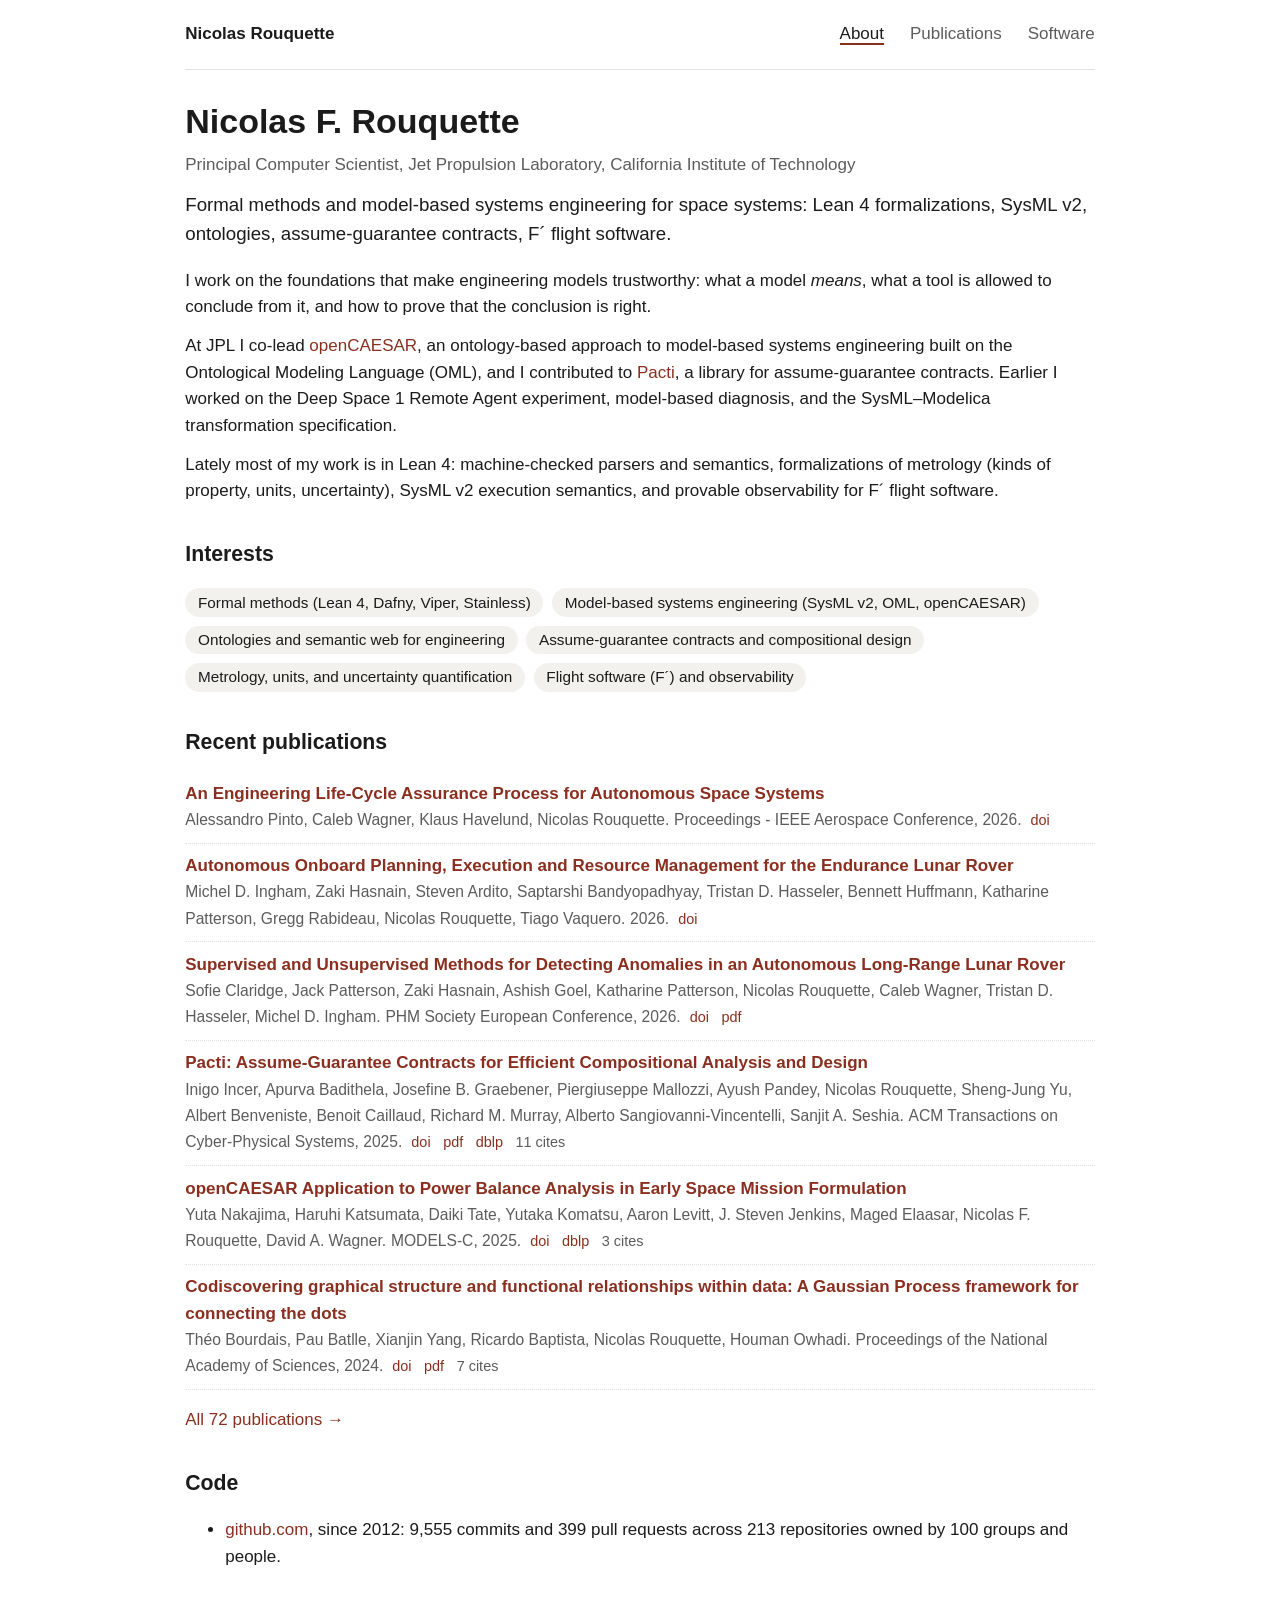
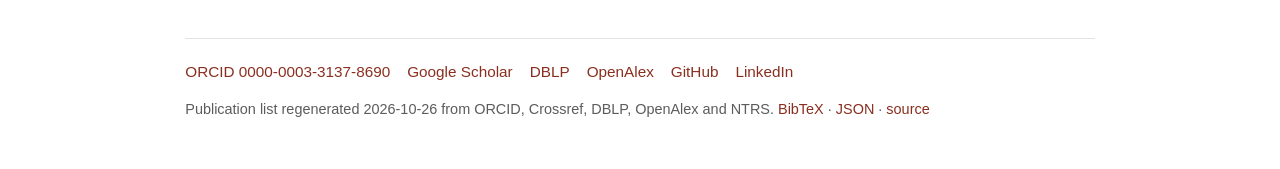
==== index.html @ 1070399c "Publish site (source a550cb9)" ====
<!DOCTYPE html>
<html lang="en">
<head>
<meta charset="utf-8">
<meta name="viewport" content="width=device-width, initial-scale=1">
<title>Nicolas Rouquette</title>
<meta name="description" content="Formal methods and model-based systems engineering for space systems: Lean 4 formalizations, SysML v2, ontologies, assume-guarantee contracts, F´ flight software.">
<link rel="stylesheet" href="./static/style.css">
<link rel="alternate" type="application/x-bibtex" href="./publications.bib" title="BibTeX">
<link rel="me" href="https://orcid.org/0000-0003-3137-8690">
<link rel="me" href="https://github.com/NicolasRouquette">
<script type="application/ld+json">{
 "@context": "https://schema.org",
 "@type": "Person",
 "name": "Nicolas F. Rouquette",
 "jobTitle": "Principal Computer Scientist",
 "url": "https://nicolasrouquette.github.io",
 "affiliation": {
  "@type": "Organization",
  "name": "Jet Propulsion Laboratory, California Institute of Technology"
 },
 "sameAs": [
  "https://orcid.org/0000-0003-3137-8690",
  "https://scholar.google.com/citations?user=-KUbp7IAAAAJ",
  "https://dblp.org/pid/56/3476.html",
  "https://openalex.org/A5113483498",
  "https://github.com/NicolasRouquette",
  "https://www.linkedin.com/in/nicolas-rouquette-1a56aa/"
 ],
 "knowsAbout": [
  "Formal methods (Lean 4, Dafny, Viper, Stainless)",
  "Model-based systems engineering (SysML v2, OML, openCAESAR)",
  "Ontologies and semantic web for engineering",
  "Assume-guarantee contracts and compositional design",
  "Metrology, units, and uncertainty quantification",
  "Flight software (F\u00b4) and observability"
 ]
}</script>
</head>
<body>
<header>
  <a class="brand" href="./">Nicolas Rouquette</a>
  <nav>
    <a href="./" class="active">About</a>
    <a href="./publications/" >Publications</a>
    <a href="./software/" >Software</a>
    
  </nav>
</header>
<main>

<section class="hero">
  <h1>Nicolas F. Rouquette</h1>
  <p class="role">Principal Computer Scientist, Jet Propulsion Laboratory, California Institute of Technology</p>
  <p class="tagline">Formal methods and model-based systems engineering for space systems: Lean 4 formalizations, SysML v2, ontologies, assume-guarantee contracts, F´ flight software.</p>
</section>
<section class="prose">
<p>I work on the foundations that make engineering models trustworthy: what a model <em>means</em>, what a tool is allowed to conclude from it, and how to prove that the conclusion is right.</p>
<p>At JPL I co-lead <a href="https://www.opencaesar.io">openCAESAR</a>, an ontology-based approach to model-based systems engineering built on the Ontological Modeling Language (OML), and I contributed to <a href="https://www.pacti.org">Pacti</a>, a library for assume-guarantee contracts. Earlier I worked on the Deep Space 1 Remote Agent experiment, model-based diagnosis, and the SysML–Modelica transformation specification.</p>
<p>Lately most of my work is in Lean 4: machine-checked parsers and semantics, formalizations of metrology (kinds of property, units, uncertainty), SysML v2 execution semantics, and provable observability for F´ flight software.</p>
</section>
<section>
  <h2>Interests</h2>
  <ul class="tags"><li>Formal methods (Lean 4, Dafny, Viper, Stainless)</li><li>Model-based systems engineering (SysML v2, OML, openCAESAR)</li><li>Ontologies and semantic web for engineering</li><li>Assume-guarantee contracts and compositional design</li><li>Metrology, units, and uncertainty quantification</li><li>Flight software (F´) and observability</li></ul>
</section>
<section>
  <h2>Recent publications</h2>
  <ol class="pubs">
  <li class="pub" id="2026-an-engineering-life-cycle-assurance-process-for-autonomous-space-systems">
  <span class="title"><a href="https://doi.org/10.1109/aero66936.2026.11520157">An Engineering Life-Cycle Assurance Process for Autonomous Space Systems</a></span>
  <span class="authors">Alessandro Pinto, Caleb Wagner, Klaus Havelund, Nicolas Rouquette.</span>
  <span class="venue">Proceedings - IEEE Aerospace Conference, 2026.</span>
  <span class="links">
    <a href="https://doi.org/10.1109/aero66936.2026.11520157">doi</a>
    
    
    
  </span>
</li><li class="pub" id="2026-autonomous-onboard-planning-execution-and-resource-management-for-the-endurance-">
  <span class="title"><a href="https://doi.org/10.2514/6.2026-3019">Autonomous Onboard Planning, Execution and Resource Management for the Endurance Lunar Rover</a></span>
  <span class="authors">Michel D. Ingham, Zaki Hasnain, Steven Ardito, Saptarshi Bandyopadhyay, Tristan D. Hasseler, Bennett Huffmann, Katharine Patterson, Gregg Rabideau, Nicolas Rouquette, Tiago Vaquero.</span>
  <span class="venue">2026.</span>
  <span class="links">
    <a href="https://doi.org/10.2514/6.2026-3019">doi</a>
    
    
    
  </span>
</li><li class="pub" id="2026-supervised-and-unsupervised-methods-for-detecting-anomalies-in-an-autonomous-lon">
  <span class="title"><a href="https://doi.org/10.36001/phme.2026.v9i1.4967">Supervised and Unsupervised Methods for Detecting Anomalies in an Autonomous Long-Range Lunar Rover</a></span>
  <span class="authors">Sofie Claridge, Jack Patterson, Zaki Hasnain, Ashish Goel, Katharine Patterson, Nicolas Rouquette, Caleb Wagner, Tristan D. Hasseler, Michel D. Ingham.</span>
  <span class="venue">PHM Society European Conference, 2026.</span>
  <span class="links">
    <a href="https://doi.org/10.36001/phme.2026.v9i1.4967">doi</a>
    <a href="https://papers.phmsociety.org/index.php/phme/article/download/4967/2894">pdf</a>
    
    
  </span>
</li><li class="pub" id="2025-pacti-assume-guarantee-contracts-for-efficient-compositional-analysis-and-design">
  <span class="title"><a href="https://doi.org/10.1145/3704736">Pacti: Assume-Guarantee Contracts for Efficient Compositional Analysis and Design</a></span>
  <span class="authors">Inigo Incer, Apurva Badithela, Josefine B. Graebener, Piergiuseppe Mallozzi, Ayush Pandey, Nicolas Rouquette, Sheng-Jung Yu, Albert Benveniste, Benoit Caillaud, Richard M. Murray, Alberto Sangiovanni-Vincentelli, Sanjit A. Seshia.</span>
  <span class="venue">ACM Transactions on Cyber-Physical Systems, 2025.</span>
  <span class="links">
    <a href="https://doi.org/10.1145/3704736">doi</a>
    <a href="https://arxiv.org/pdf/2303.17751">pdf</a>
    <a href="https://dblp.org/rec/journals/tcps/IncerBGMPRYBCMSS25.html">dblp</a>
    <span class="cites" title="citations (OpenAlex)">11 cites</span>
  </span>
</li><li class="pub" id="2025-opencaesar-application-to-power-balance-analysis-in-early-space-mission-formulat">
  <span class="title"><a href="https://doi.org/10.1109/models-c68889.2025.00111">openCAESAR Application to Power Balance Analysis in Early Space Mission Formulation</a></span>
  <span class="authors">Yuta Nakajima, Haruhi Katsumata, Daiki Tate, Yutaka Komatsu, Aaron Levitt, J. Steven Jenkins, Maged Elaasar, Nicolas F. Rouquette, David A. Wagner.</span>
  <span class="venue">MODELS-C, 2025.</span>
  <span class="links">
    <a href="https://doi.org/10.1109/models-c68889.2025.00111">doi</a>
    
    <a href="https://dblp.org/rec/conf/models/NakajimaKTKLJERW25.html">dblp</a>
    <span class="cites" title="citations (OpenAlex)">3 cites</span>
  </span>
</li><li class="pub" id="2024-codiscovering-graphical-structure-and-functional-relationships-within-data-a-gau">
  <span class="title"><a href="https://doi.org/10.1073/pnas.2403449121">Codiscovering graphical structure and functional relationships within data: A Gaussian Process framework for connecting the dots</a></span>
  <span class="authors">Théo Bourdais, Pau Batlle, Xianjin Yang, Ricardo Baptista, Nicolas Rouquette, Houman Owhadi.</span>
  <span class="venue">Proceedings of the National Academy of Sciences, 2024.</span>
  <span class="links">
    <a href="https://doi.org/10.1073/pnas.2403449121">doi</a>
    <a href="https://doi.org/10.1073/pnas.2403449121">pdf</a>
    
    <span class="cites" title="citations (OpenAlex)">7 cites</span>
  </span>
</li>
  </ol>
  <p><a href="./publications/">All 72 publications →</a></p>
</section>

<section>
  <h2>Code</h2>
  <ul>
    <li><a href="./software/#github-com">github.com</a>, since 2012: 9,555 commits and 399 pull requests across
     213 repositories owned by 100 groups and people.</li>
  </ul>
</section>


</main>
<footer>
  <ul class="ids">
    <li><a href="https://orcid.org/0000-0003-3137-8690">ORCID 0000-0003-3137-8690</a></li>
    <li><a href="https://scholar.google.com/citations?user=-KUbp7IAAAAJ">Google Scholar</a></li>
    <li><a href="https://dblp.org/pid/56/3476.html">DBLP</a></li>
    <li><a href="https://openalex.org/A5113483498">OpenAlex</a></li>
    <li><a href="https://github.com/NicolasRouquette">GitHub</a></li>
    <li><a href="https://www.linkedin.com/in/nicolas-rouquette-1a56aa/">LinkedIn</a></li>
  </ul>
  <p class="fine">Publication list regenerated 2026-10-26 from ORCID, Crossref, DBLP, OpenAlex and NTRS.
     <a href="./publications.bib">BibTeX</a> · <a href="./publications.json">JSON</a> ·
     <a href="">source</a></p>
</footer>
</body>
</html>
---- static/style.css ----
:root { --fg:#1b1b1b; --muted:#5c5c5c; --accent:#8a2f1f; --line:#e3e3e3; --bg:#fff; --chip:#f3f1ee; }
@media (prefers-color-scheme: dark) { :root { --fg:#e6e6e6; --muted:#a8a8a8; --accent:#f0876f; --line:#333; --bg:#121212; --chip:#1f1f1f; } }
* { box-sizing: border-box; }
html { font: 17px/1.55 -apple-system, "Segoe UI", Roboto, Helvetica, Arial, sans-serif; color: var(--fg); background: var(--bg); }
body { margin: 0; max-width: 56rem; padding: 0 1.25rem; margin-inline: auto; }
a { color: var(--accent); text-decoration: none; } a:hover { text-decoration: underline; }
header { display: flex; align-items: baseline; justify-content: space-between; padding: 1.25rem 0; border-bottom: 1px solid var(--line); }
.brand { font-weight: 600; color: var(--fg); }
nav a { margin-left: 1.25rem; color: var(--muted); } nav a.active { color: var(--fg); border-bottom: 2px solid var(--accent); }
main { padding: 1.5rem 0 3rem; }
h1 { font-size: 2rem; margin: 0 0 .25rem; } h2 { font-size: 1.25rem; margin: 2rem 0 .75rem; } h2.year { border-bottom: 1px solid var(--line); }
.role { color: var(--muted); margin: 0; } .tagline { font-size: 1.1rem; margin-top: .75rem; }
.prose p { margin: .75rem 0; }
.tags { list-style: none; padding: 0; display: flex; flex-wrap: wrap; gap: .5rem; }
.tags li { background: var(--chip); border-radius: 1rem; padding: .15rem .75rem; font-size: .9rem; }
ol.pubs { list-style: none; padding: 0; margin: 0; }
li.pub { padding: .55rem 0; border-bottom: 1px dotted var(--line); }
li.pub .title { display: block; font-weight: 600; }
li.pub .authors, li.pub .venue { color: var(--muted); font-size: .92rem; }
li.pub .links { font-size: .85rem; margin-left: .25rem; } li.pub .links a { margin-right: .5rem; }
.cites { color: var(--muted); }
#filter { width: 100%; padding: .5rem .75rem; font: inherit; border: 1px solid var(--line); border-radius: .4rem; background: var(--bg); color: var(--fg); margin: .5rem 0 1rem; }
ul.projects { list-style: none; padding: 0; } ul.projects li { padding: .75rem 0; border-bottom: 1px solid var(--line); }
ul.projects h3 { margin: 0; font-size: 1.1rem; } ul.projects h3 .role { font-weight: normal; font-size: .85rem; margin-left: .5rem; }
ul.projects p { margin: .25rem 0; }
footer { border-top: 1px solid var(--line); padding: 1.25rem 0 2rem; font-size: .9rem; color: var(--muted); }
footer .ids { list-style: none; padding: 0; display: flex; flex-wrap: wrap; gap: 1rem; margin: 0 0 .75rem; }
.fine { font-size: .85rem; color: var(--muted); }
code { font-size: .9em; background: var(--chip); padding: .05rem .3rem; border-radius: .25rem; }

/* GitHub activity */
.gh h3 { font-size: 1.05rem; margin: 1.5rem 0 .5rem; }
.heatmap { width: 100%; height: auto; font-size: 9px; fill: var(--muted); }
.heatmap rect { fill: var(--chip); } .heatmap rect.l1 { fill: var(--accent); fill-opacity: .3; }
.heatmap rect.l2 { fill: var(--accent); fill-opacity: .55; } .heatmap rect.l3 { fill: var(--accent); fill-opacity: .8; } .heatmap rect.l4 { fill: var(--accent); }
.bars { list-style: none; padding: 0; margin: 0; font-size: .92rem; }
.bars li { display: grid; grid-template-columns: 13rem 1fr 4rem; gap: .6rem; align-items: center; padding: .15rem 0; }
.bars.years li { grid-template-columns: 3.5rem 1fr 4rem; }
.bars .label { overflow: hidden; text-overflow: ellipsis; white-space: nowrap; } .bars .label small { color: var(--muted); }
.bars .track { display: flex; height: .8rem; background: var(--chip); border-radius: .2rem; overflow: hidden; }
.bars .fill { display: block; height: 100%; background: var(--accent); }
.bars .value { text-align: right; color: var(--muted); font-variant-numeric: tabular-nums; }
.fill.prs, .sw.prs { background: #2f6f8a; } .fill.issues, .sw.issues { background: #c9a227; } .fill.reviews, .sw.reviews { background: #5a8a4a; }
.sw { display: inline-block; width: .7rem; height: .7rem; border-radius: .15rem; vertical-align: middle; background: var(--accent); }
table.repos { width: 100%; border-collapse: collapse; font-size: .92rem; }
table.repos th, table.repos td { text-align: left; padding: .3rem .4rem; border-bottom: 1px solid var(--line); }
table.repos th { color: var(--muted); font-weight: 500; } table.repos .num { text-align: right; font-variant-numeric: tabular-nums; }
table.repos small { color: var(--muted); }
.dot { display: inline-block; width: .6rem; height: .6rem; border-radius: 50%; margin-right: .3rem; }
@media (max-width: 640px) { .bars li { grid-template-columns: 7rem 1fr 3.5rem; } table.repos th:nth-child(2), table.repos td:nth-child(2) { display: none; } }

ul.projects h3 .lang { font-size: .8rem; font-weight: 500; color: var(--muted); background: var(--chip); border-radius: 1rem; padding: .05rem .6rem; margin-left: .4rem; vertical-align: middle; }
dl.by-language { display: grid; grid-template-columns: max-content 1fr; gap: .3rem 1rem; }
dl.by-language dt { font-weight: 600; } dl.by-language dd { margin: 0; }
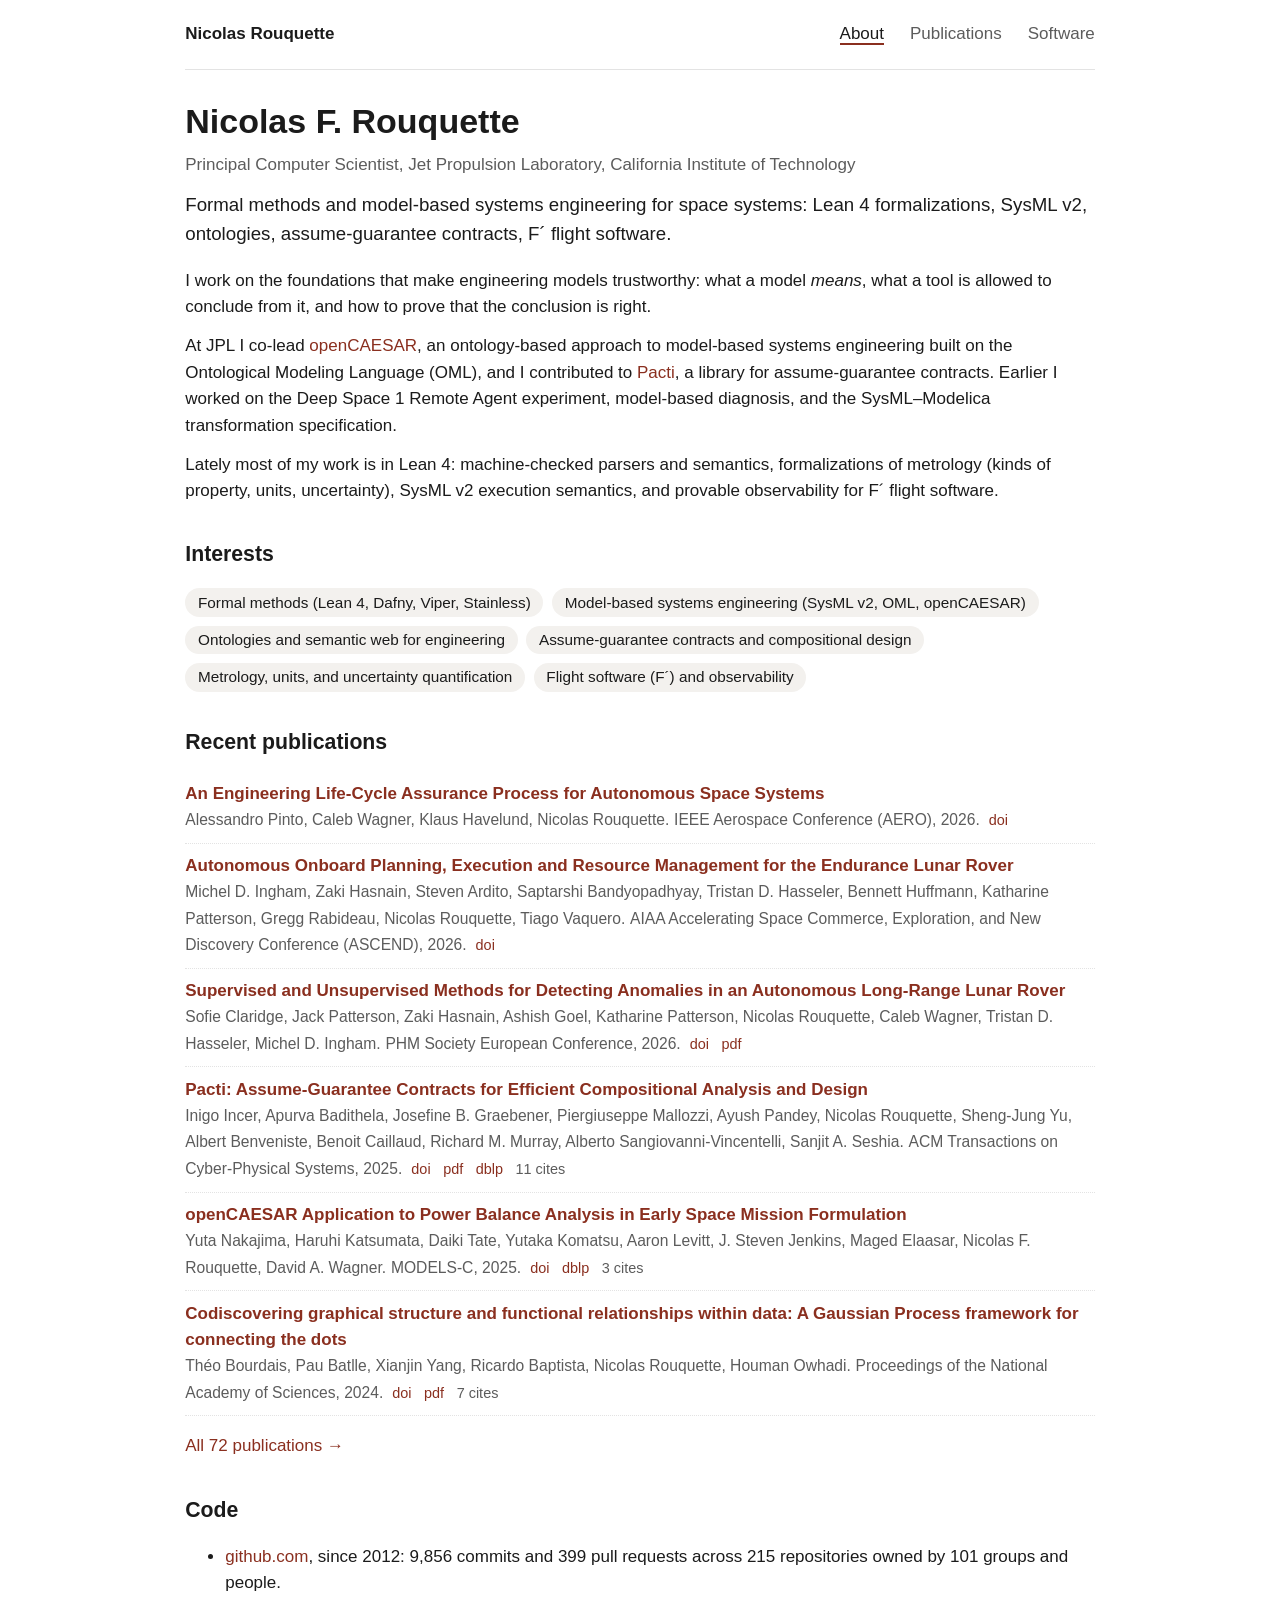
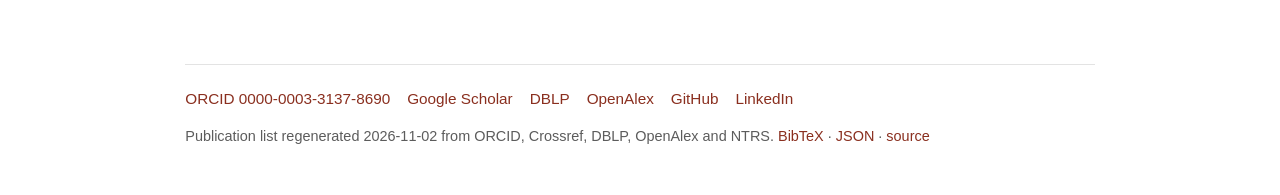
==== commit 200e3aa2: "Publish site (source cae882f)" ====
--- a/index.html
+++ b/index.html
@@ -69,7 +69,7 @@
   <li class="pub" id="2026-an-engineering-life-cycle-assurance-process-for-autonomous-space-systems">
   <span class="title"><a href="https://doi.org/10.1109/aero66936.2026.11520157">An Engineering Life-Cycle Assurance Process for Autonomous Space Systems</a></span>
   <span class="authors">Alessandro Pinto, Caleb Wagner, Klaus Havelund, Nicolas Rouquette.</span>
-  <span class="venue">Proceedings - IEEE Aerospace Conference, 2026.</span>
+  <span class="venue">IEEE Aerospace Conference (AERO), 2026.</span>
   <span class="links">
     <a href="https://doi.org/10.1109/aero66936.2026.11520157">doi</a>
     
@@ -79,7 +79,7 @@
 </li><li class="pub" id="2026-autonomous-onboard-planning-execution-and-resource-management-for-the-endurance-">
   <span class="title"><a href="https://doi.org/10.2514/6.2026-3019">Autonomous Onboard Planning, Execution and Resource Management for the Endurance Lunar Rover</a></span>
   <span class="authors">Michel D. Ingham, Zaki Hasnain, Steven Ardito, Saptarshi Bandyopadhyay, Tristan D. Hasseler, Bennett Huffmann, Katharine Patterson, Gregg Rabideau, Nicolas Rouquette, Tiago Vaquero.</span>
-  <span class="venue">2026.</span>
+  <span class="venue">AIAA Accelerating Space Commerce, Exploration, and New Discovery Conference (ASCEND), 2026.</span>
   <span class="links">
     <a href="https://doi.org/10.2514/6.2026-3019">doi</a>
     
@@ -134,8 +134,8 @@
 <section>
   <h2>Code</h2>
   <ul>
-    <li><a href="./software/#github-com">github.com</a>, since 2012: 9,555 commits and 399 pull requests across
-     213 repositories owned by 100 groups and people.</li>
+    <li><a href="./software/#github-com">github.com</a>, since 2012: 9,856 commits and 399 pull requests across
+     215 repositories owned by 101 groups and people.</li>
   </ul>
 </section>
 
@@ -150,7 +150,7 @@
     <li><a href="https://github.com/NicolasRouquette">GitHub</a></li>
     <li><a href="https://www.linkedin.com/in/nicolas-rouquette-1a56aa/">LinkedIn</a></li>
   </ul>
-  <p class="fine">Publication list regenerated 2026-10-26 from ORCID, Crossref, DBLP, OpenAlex and NTRS.
+  <p class="fine">Publication list regenerated 2026-11-02 from ORCID, Crossref, DBLP, OpenAlex and NTRS.
      <a href="./publications.bib">BibTeX</a> · <a href="./publications.json">JSON</a> ·
      <a href="">source</a></p>
 </footer>
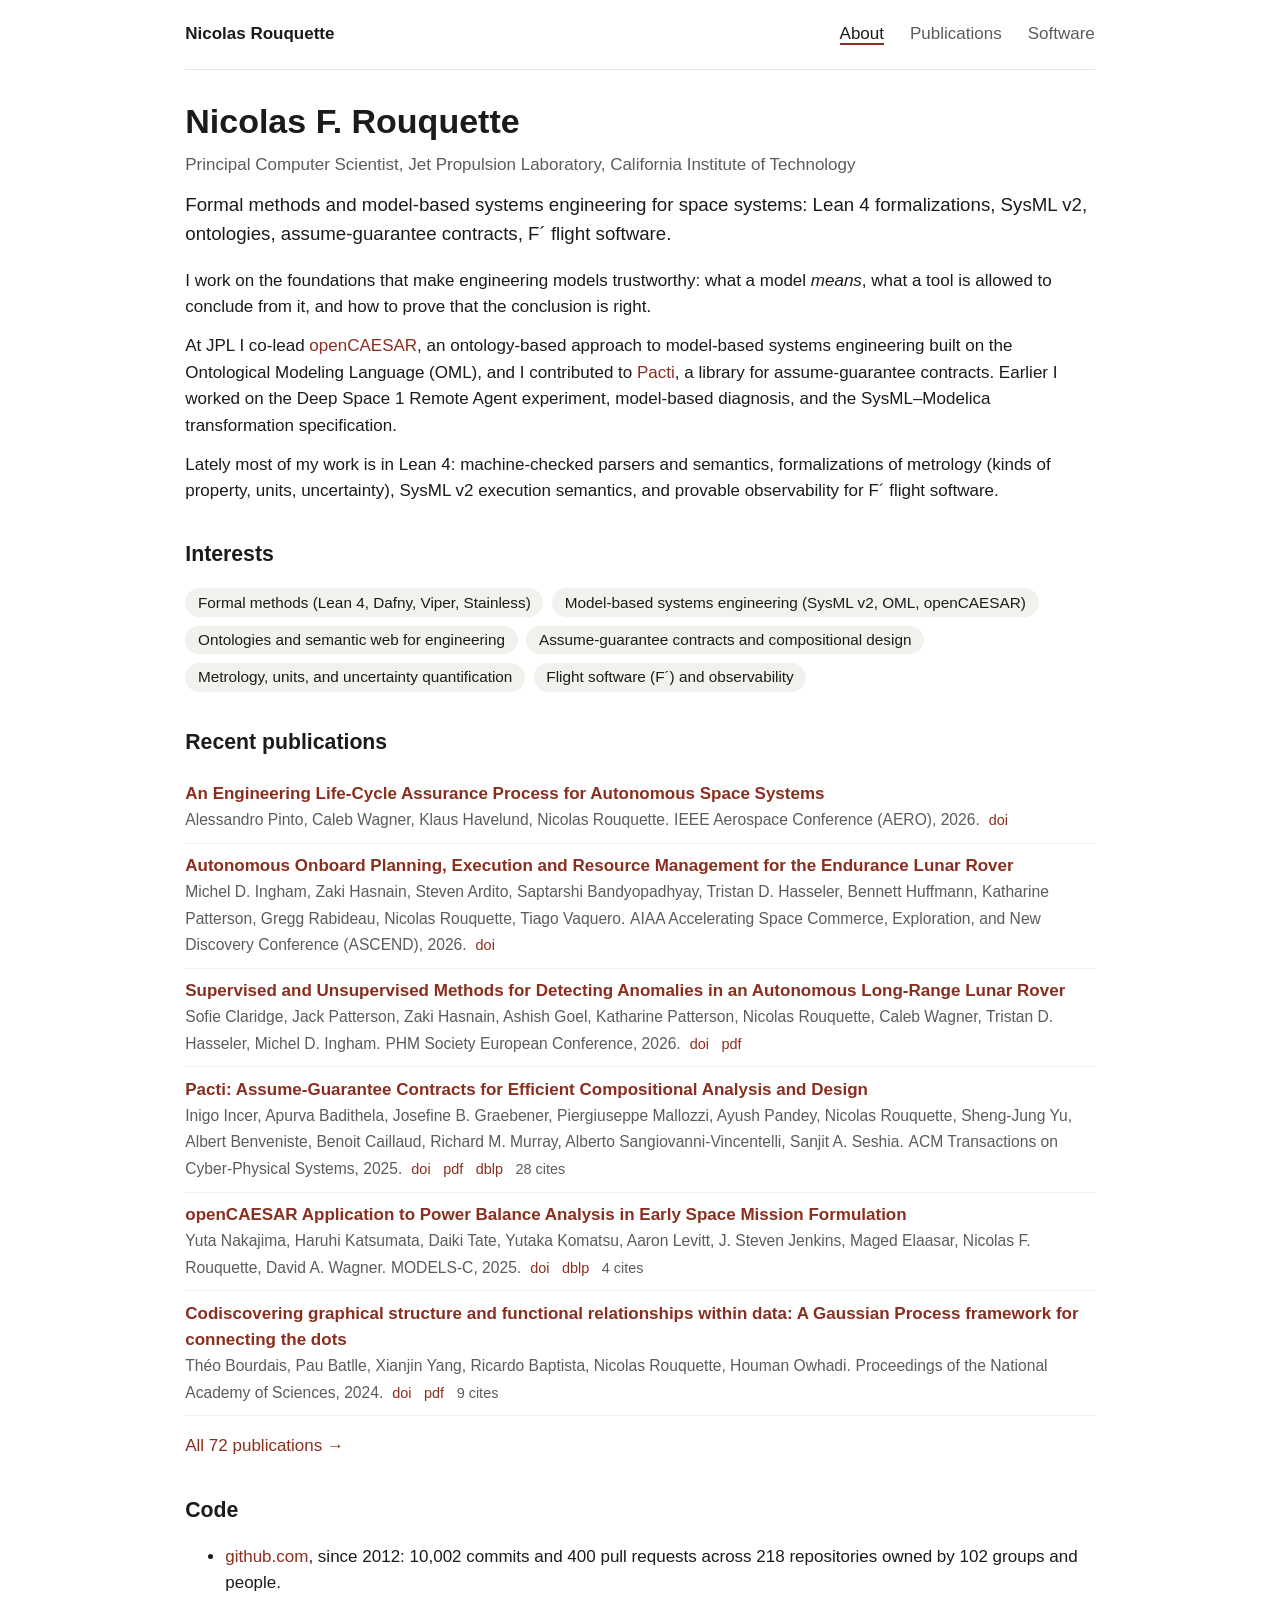
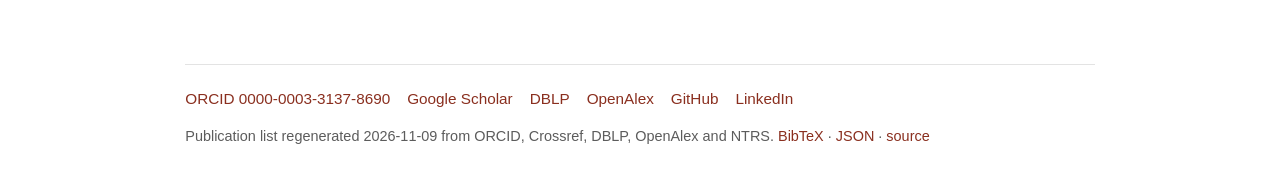
==== commit ed367f50: "Publish site (source 2336c29)" ====
--- a/index.html
+++ b/index.html
@@ -104,7 +104,7 @@
     <a href="https://doi.org/10.1145/3704736">doi</a>
     <a href="https://arxiv.org/pdf/2303.17751">pdf</a>
     <a href="https://dblp.org/rec/journals/tcps/IncerBGMPRYBCMSS25.html">dblp</a>
-    <span class="cites" title="citations (OpenAlex)">11 cites</span>
+    <span class="cites" title="citations (OpenAlex)">28 cites</span>
   </span>
 </li><li class="pub" id="2025-opencaesar-application-to-power-balance-analysis-in-early-space-mission-formulat">
   <span class="title"><a href="https://doi.org/10.1109/models-c68889.2025.00111">openCAESAR Application to Power Balance Analysis in Early Space Mission Formulation</a></span>
@@ -114,7 +114,7 @@
     <a href="https://doi.org/10.1109/models-c68889.2025.00111">doi</a>
     
     <a href="https://dblp.org/rec/conf/models/NakajimaKTKLJERW25.html">dblp</a>
-    <span class="cites" title="citations (OpenAlex)">3 cites</span>
+    <span class="cites" title="citations (OpenAlex)">4 cites</span>
   </span>
 </li><li class="pub" id="2024-codiscovering-graphical-structure-and-functional-relationships-within-data-a-gau">
   <span class="title"><a href="https://doi.org/10.1073/pnas.2403449121">Codiscovering graphical structure and functional relationships within data: A Gaussian Process framework for connecting the dots</a></span>
@@ -124,7 +124,7 @@
     <a href="https://doi.org/10.1073/pnas.2403449121">doi</a>
     <a href="https://doi.org/10.1073/pnas.2403449121">pdf</a>
     
-    <span class="cites" title="citations (OpenAlex)">7 cites</span>
+    <span class="cites" title="citations (OpenAlex)">9 cites</span>
   </span>
 </li>
   </ol>
@@ -134,8 +134,8 @@
 <section>
   <h2>Code</h2>
   <ul>
-    <li><a href="./software/#github-com">github.com</a>, since 2012: 9,856 commits and 399 pull requests across
-     215 repositories owned by 101 groups and people.</li>
+    <li><a href="./software/#github-com">github.com</a>, since 2012: 10,002 commits and 400 pull requests across
+     218 repositories owned by 102 groups and people.</li>
   </ul>
 </section>
 
@@ -150,7 +150,7 @@
     <li><a href="https://github.com/NicolasRouquette">GitHub</a></li>
     <li><a href="https://www.linkedin.com/in/nicolas-rouquette-1a56aa/">LinkedIn</a></li>
   </ul>
-  <p class="fine">Publication list regenerated 2026-11-02 from ORCID, Crossref, DBLP, OpenAlex and NTRS.
+  <p class="fine">Publication list regenerated 2026-11-09 from ORCID, Crossref, DBLP, OpenAlex and NTRS.
      <a href="./publications.bib">BibTeX</a> · <a href="./publications.json">JSON</a> ·
      <a href="">source</a></p>
 </footer>
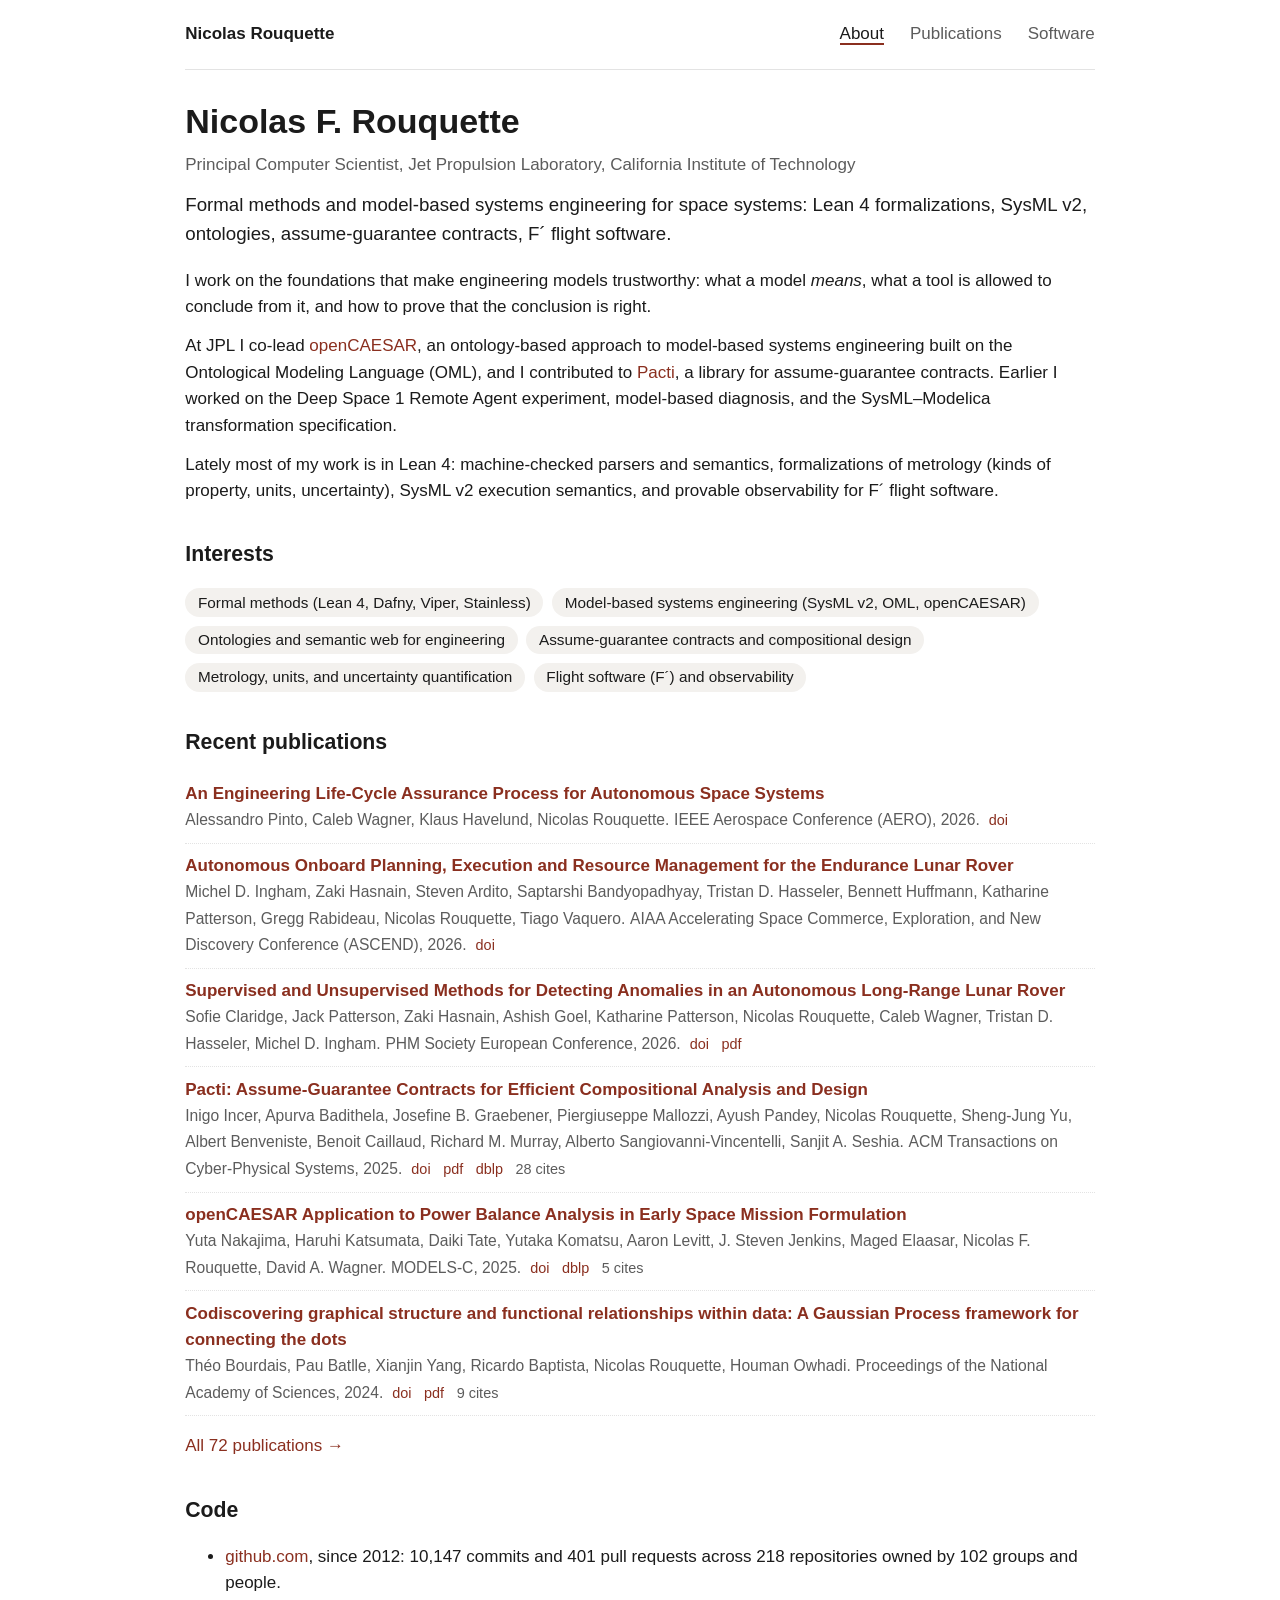
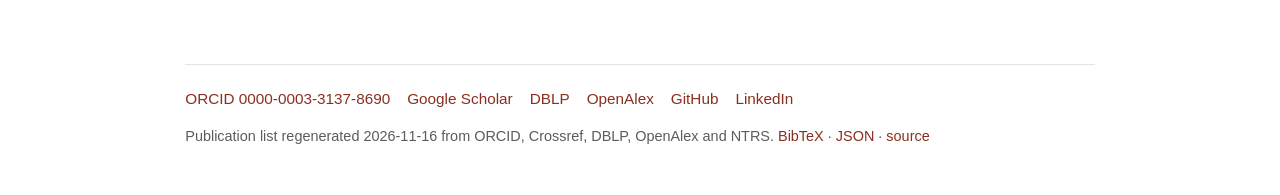
==== commit 00b5e062: "Publish site (source c569284)" ====
--- a/index.html
+++ b/index.html
@@ -114,7 +114,7 @@
     <a href="https://doi.org/10.1109/models-c68889.2025.00111">doi</a>
     
     <a href="https://dblp.org/rec/conf/models/NakajimaKTKLJERW25.html">dblp</a>
-    <span class="cites" title="citations (OpenAlex)">4 cites</span>
+    <span class="cites" title="citations (OpenAlex)">5 cites</span>
   </span>
 </li><li class="pub" id="2024-codiscovering-graphical-structure-and-functional-relationships-within-data-a-gau">
   <span class="title"><a href="https://doi.org/10.1073/pnas.2403449121">Codiscovering graphical structure and functional relationships within data: A Gaussian Process framework for connecting the dots</a></span>
@@ -134,7 +134,7 @@
 <section>
   <h2>Code</h2>
   <ul>
-    <li><a href="./software/#github-com">github.com</a>, since 2012: 10,002 commits and 400 pull requests across
+    <li><a href="./software/#github-com">github.com</a>, since 2012: 10,147 commits and 401 pull requests across
      218 repositories owned by 102 groups and people.</li>
   </ul>
 </section>
@@ -150,7 +150,7 @@
     <li><a href="https://github.com/NicolasRouquette">GitHub</a></li>
     <li><a href="https://www.linkedin.com/in/nicolas-rouquette-1a56aa/">LinkedIn</a></li>
   </ul>
-  <p class="fine">Publication list regenerated 2026-11-09 from ORCID, Crossref, DBLP, OpenAlex and NTRS.
+  <p class="fine">Publication list regenerated 2026-11-16 from ORCID, Crossref, DBLP, OpenAlex and NTRS.
      <a href="./publications.bib">BibTeX</a> · <a href="./publications.json">JSON</a> ·
      <a href="">source</a></p>
 </footer>
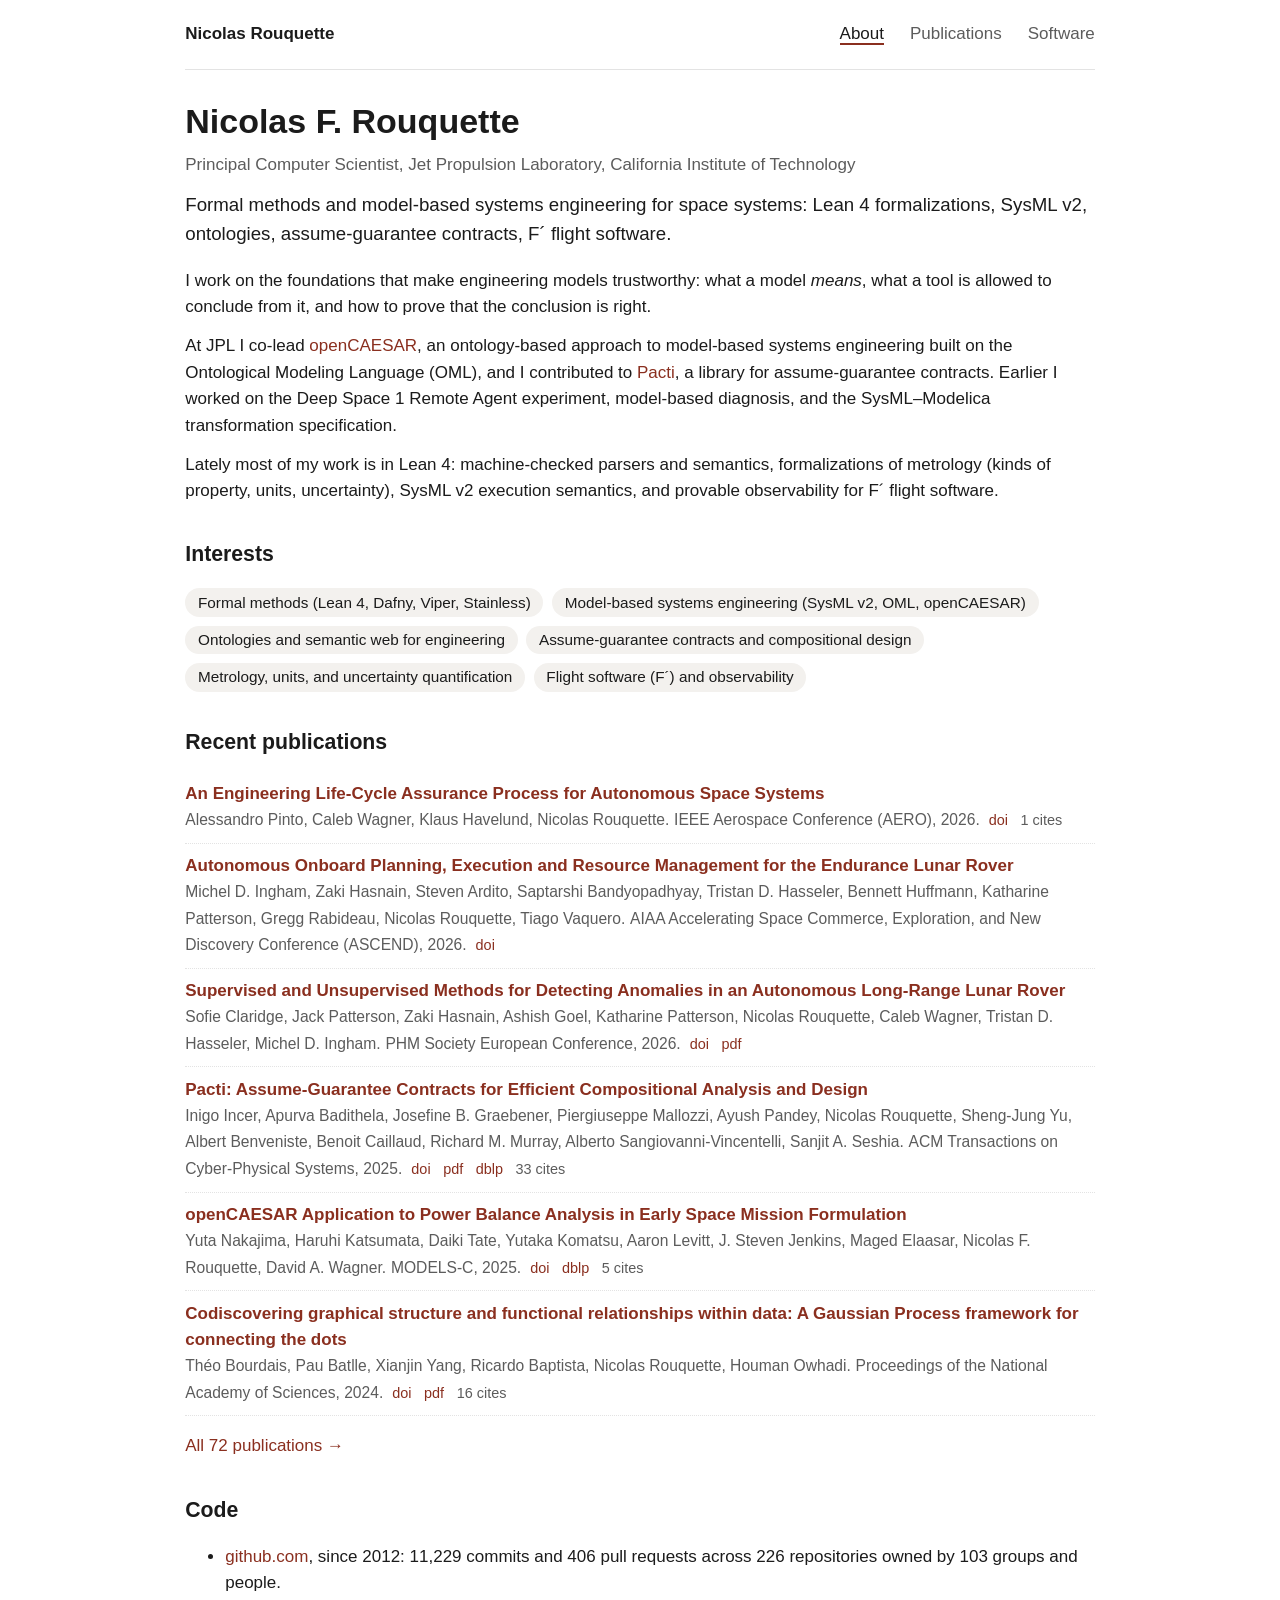
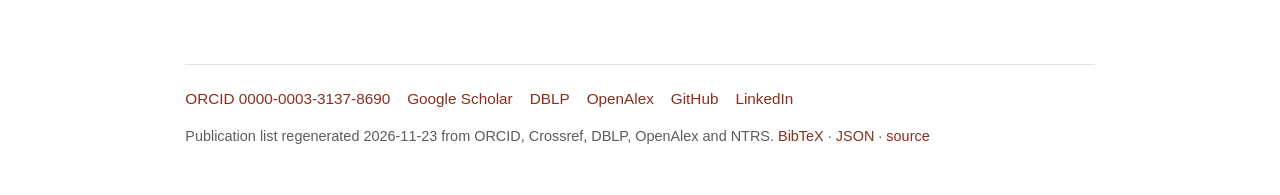
==== commit df0e0b6f: "Publish site (source 2ac4390)" ====
--- a/index.html
+++ b/index.html
@@ -74,7 +74,7 @@
     <a href="https://doi.org/10.1109/aero66936.2026.11520157">doi</a>
     
     
-    
+    <span class="cites" title="citations (OpenAlex)">1 cites</span>
   </span>
 </li><li class="pub" id="2026-autonomous-onboard-planning-execution-and-resource-management-for-the-endurance-">
   <span class="title"><a href="https://doi.org/10.2514/6.2026-3019">Autonomous Onboard Planning, Execution and Resource Management for the Endurance Lunar Rover</a></span>
@@ -104,7 +104,7 @@
     <a href="https://doi.org/10.1145/3704736">doi</a>
     <a href="https://arxiv.org/pdf/2303.17751">pdf</a>
     <a href="https://dblp.org/rec/journals/tcps/IncerBGMPRYBCMSS25.html">dblp</a>
-    <span class="cites" title="citations (OpenAlex)">28 cites</span>
+    <span class="cites" title="citations (OpenAlex)">33 cites</span>
   </span>
 </li><li class="pub" id="2025-opencaesar-application-to-power-balance-analysis-in-early-space-mission-formulat">
   <span class="title"><a href="https://doi.org/10.1109/models-c68889.2025.00111">openCAESAR Application to Power Balance Analysis in Early Space Mission Formulation</a></span>
@@ -124,7 +124,7 @@
     <a href="https://doi.org/10.1073/pnas.2403449121">doi</a>
     <a href="https://doi.org/10.1073/pnas.2403449121">pdf</a>
     
-    <span class="cites" title="citations (OpenAlex)">9 cites</span>
+    <span class="cites" title="citations (OpenAlex)">16 cites</span>
   </span>
 </li>
   </ol>
@@ -134,8 +134,8 @@
 <section>
   <h2>Code</h2>
   <ul>
-    <li><a href="./software/#github-com">github.com</a>, since 2012: 10,147 commits and 401 pull requests across
-     218 repositories owned by 102 groups and people.</li>
+    <li><a href="./software/#github-com">github.com</a>, since 2012: 11,229 commits and 406 pull requests across
+     226 repositories owned by 103 groups and people.</li>
   </ul>
 </section>
 
@@ -150,7 +150,7 @@
     <li><a href="https://github.com/NicolasRouquette">GitHub</a></li>
     <li><a href="https://www.linkedin.com/in/nicolas-rouquette-1a56aa/">LinkedIn</a></li>
   </ul>
-  <p class="fine">Publication list regenerated 2026-11-16 from ORCID, Crossref, DBLP, OpenAlex and NTRS.
+  <p class="fine">Publication list regenerated 2026-11-23 from ORCID, Crossref, DBLP, OpenAlex and NTRS.
      <a href="./publications.bib">BibTeX</a> · <a href="./publications.json">JSON</a> ·
      <a href="">source</a></p>
 </footer>
